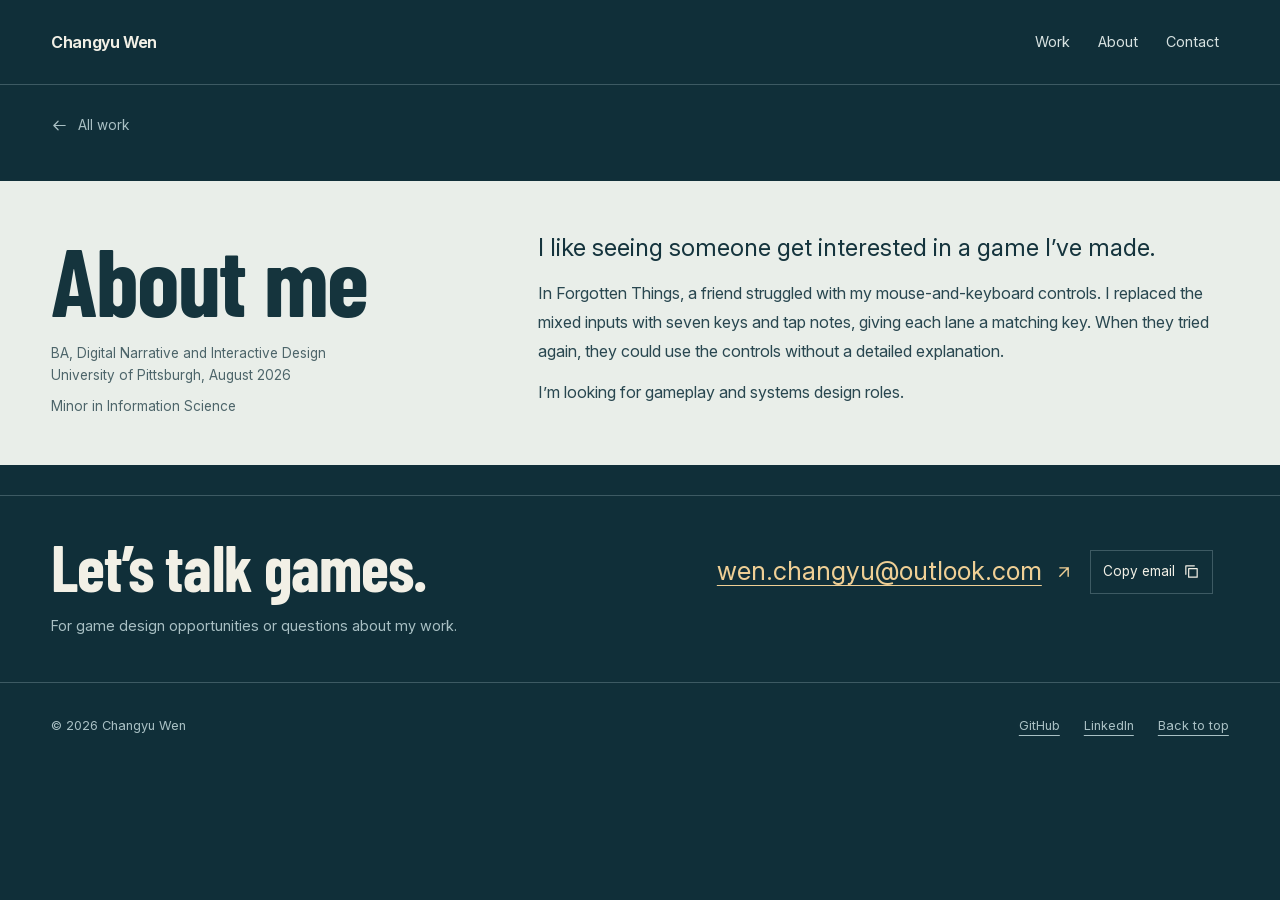
==== about.html @ efe7625e "Publish redesigned multipage game design portfolio" ====
<!doctype html>
<html lang="en" prefix="og: https://ogp.me/ns#">
<head>
  <meta charset="utf-8">
  <meta name="viewport" content="width=device-width, initial-scale=1, viewport-fit=cover">
  <meta name="description" content="About Changyu Wen, a University of Pittsburgh graduate interested in gameplay and systems design.">
  <meta name="theme-color" content="#102f39">
  <title>About | Changyu Wen</title>
  <link rel="canonical" href="https://justin-wen987.github.io/MyPortfolio/about.html">
  <meta property="og:type" content="website">
  <meta property="og:title" content="About | Changyu Wen">
  <meta property="og:description" content="About Changyu Wen, a University of Pittsburgh graduate interested in gameplay and systems design.">
  <meta property="og:url" content="https://justin-wen987.github.io/MyPortfolio/about.html">
  <meta property="og:image" content="https://justin-wen987.github.io/MyPortfolio/assets/portfolio-share.png">
  <meta property="og:image:width" content="1200">
  <meta property="og:image:height" content="630">
  <meta property="og:image:alt" content="Changyu Wen, gameplay and systems design portfolio, with real project previews.">
  <meta name="twitter:card" content="summary_large_image">
  <meta name="twitter:title" content="About | Changyu Wen">
  <meta name="twitter:description" content="About Changyu Wen, a University of Pittsburgh graduate interested in gameplay and systems design.">
  <meta name="twitter:image" content="https://justin-wen987.github.io/MyPortfolio/assets/portfolio-share.png">
  <link rel="icon" href="assets/favicon.svg" type="image/svg+xml">
  <link rel="stylesheet" href="css/style.css">
  <script src="scripts/main.js" defer></script>
</head>
<body class="project-page">
  <a class="skip-link" href="#main">Skip to content</a>
  <header class="site-header wrap">
    <a class="wordmark" href="index.html">Changyu Wen</a>
    <nav aria-label="Main navigation"><a href="index.html#work">Work</a><a href="index.html#about">About</a><a href="index.html#contact">Contact</a></nav>
  </header>
  <main id="main" tabindex="-1"><div class="about-back wrap"><a class="back-link" href="index.html#work"><svg aria-hidden="true" viewBox="0 0 24 24"><path d="M20 12H4m6-6-6 6 6 6"/></svg> All work</a></div><section id="about" class="about-home standalone-about"><div class="wrap about-grid"><div class="about-heading"><h1>About me</h1><p>BA, Digital Narrative and Interactive Design<br>University of Pittsburgh, August 2026</p><p>Minor in Information Science</p></div><div class="about-prose"><p class="about-opening">I like seeing someone get interested in a game I’ve made.</p><p>In Forgotten Things, a friend struggled with my mouse-and-keyboard controls. I replaced the mixed inputs with seven keys and tap notes, giving each lane a matching key. When they tried again, they could use the controls without a detailed explanation.</p><p>I’m looking for gameplay and systems design roles.</p></div></div></section>    <section id="contact" class="contact-section wrap" aria-labelledby="contact-title"><div><h2 id="contact-title">Let’s talk games.</h2><p>For game design opportunities or questions about my work.</p></div><div class="email-actions"><a class="contact-email" href="mailto:wen.changyu@outlook.com">wen.changyu@outlook.com <svg aria-hidden="true" viewBox="0 0 24 24"><path d="M7 17 17 7M7 7h10v10"/></svg></a><button type="button" class="copy-email" data-copy-email hidden>Copy email <svg aria-hidden="true" viewBox="0 0 24 24"><path d="M8 8h12v12H8zM4 16V4h12"/></svg></button><span class="copy-status" role="status"></span></div></section></main>
  <footer class="site-footer wrap"><span>© 2026 Changyu Wen</span><div><a href="https://github.com/Justin-Wen987" target="_blank" rel="noopener noreferrer">GitHub</a><a href="https://linkedin.com/in/changyu-wen" target="_blank" rel="noopener noreferrer">LinkedIn</a><a href="#main">Back to top</a></div></footer>
  <dialog id="image-dialog" aria-labelledby="image-dialog-title"><div class="dialog-heading"><h2 id="image-dialog-title">Project screenshot</h2><div class="image-actions"><button type="button" id="image-zoom" class="dialog-close" aria-pressed="false">Zoom in</button><button type="button" id="image-close" class="dialog-close" autofocus>Close <svg aria-hidden="true" viewBox="0 0 24 24"><path d="m6 6 12 12M18 6 6 18"/></svg></button></div></div><div class="image-stage"><img id="enlarged-image" alt=""></div><p id="image-status" role="status"></p><p id="image-caption" class="dialog-caption"></p><a id="image-original" class="dialog-fallback" href="assets/peter_attack_patterns.png" target="_blank" rel="noopener noreferrer">Open original image</a></dialog>
  <dialog id="video-dialog" aria-labelledby="video-dialog-title"><div class="dialog-heading"><h2 id="video-dialog-title">Gameplay video</h2><button type="button" class="dialog-close" autofocus>Close <svg aria-hidden="true" viewBox="0 0 24 24"><path d="m6 6 12 12M18 6 6 18"/></svg></button></div><video id="full-video" controls playsinline preload="metadata"></video><p id="video-status" class="dialog-caption" role="status" hidden></p><a class="dialog-fallback" href="assets/peter-full-web.mp4" target="_blank" rel="noopener noreferrer">Open video directly</a></dialog>
</body>
</html>
---- css/style.css ----
@font-face{font-family:Inter;src:url('../assets/inter-latin.woff2') format('woff2');font-style:normal;font-weight:100 900;font-display:swap}
@font-face{font-family:'Barlow Condensed';src:url('../assets/barlow-condensed-bold-latin.woff2') format('woff2');font-style:normal;font-weight:700;font-display:swap}
:root{--paper:#102f39;--surface:#183c46;--ink:#f2f0e6;--text:#d7e2e1;--muted:#a9c0c4;--accent:#efcf95;--accent-soft:#284b54;--line:#3d5a63;--panel:#1b404a;--media:#08222c;--media-text:#f2f0e6;--focus:#efcf95;--gutter:clamp(20px,4vw,64px);--font-body:Inter,Arial,sans-serif;--font-display:'Barlow Condensed','Arial Narrow',Arial,sans-serif}
*{box-sizing:border-box}
html{scroll-padding-block-start:24px;scrollbar-color:#8ba4ab #102f39;scrollbar-width:thin}
body{margin:0;background:var(--paper);color:var(--text);font:400 1rem/1.65 var(--font-body);-webkit-font-smoothing:antialiased}
:root{--selection-background:#efcf95;--selection-text:#102f39}
::selection{background:var(--selection-background);color:var(--selection-text)}
a{color:inherit;text-underline-offset:5px;text-decoration-thickness:1px}
button{font:inherit;cursor:pointer}
button,a{-webkit-tap-highlight-color:transparent;touch-action:manipulation}
button:disabled{cursor:default}
:focus-visible{outline:3px solid var(--focus);outline-offset:5px}
img,video{display:block;max-inline-size:100%;block-size:auto}
svg{inline-size:20px;block-size:20px;flex:none;fill:none;stroke:currentColor;stroke-width:1.7;stroke-linecap:round;stroke-linejoin:round}
h1,h2,h3,h4,p,figure,dl,dd{margin:0}
h1,h2,h3,h4{color:var(--ink);text-wrap:balance}
h1,h2{font-family:var(--font-display);font-weight:700;letter-spacing:-.015em}
h1{font-size:clamp(3.4rem,10vw,6rem);line-height:1.05;overflow-wrap:break-word}
h2{font-size:clamp(2.4rem,6vw,4rem);line-height:1.1}
h3{font-size:1.15rem;font-weight:600;line-height:1.4}
h4{font-size:1rem;font-weight:600;line-height:1.4}
p,dd{text-wrap:pretty}
[hidden]{display:none!important}
section[id],article[id]{scroll-margin-block-start:24px}
.wrap{inline-size:min(100%,1380px);margin-inline:auto;padding-inline:var(--gutter)}
.skip-link{position:absolute;inset-block-start:-90px;inset-inline-start:20px;z-index:10;padding:12px 20px;background:var(--accent);color:var(--paper)}
.skip-link:focus{inset-block-start:12px}
.site-header{display:flex;flex-wrap:wrap;align-items:center;justify-content:space-between;gap:4px 20px;padding-block:20px;border-block-end:1px solid var(--line)}
.wordmark{display:inline-flex;align-items:center;min-block-size:44px;font-size:1rem;font-weight:650;color:var(--ink);text-decoration:none;letter-spacing:-.025em}
nav{display:flex;flex-wrap:wrap;gap:8px}
nav a{display:inline-flex;align-items:center;min-block-size:44px;padding:8px 10px;font-size:.9rem;text-decoration:none}
.site-header nav a{color:var(--text)}
.opening{inline-size:min(100%,1180px);padding-block:26px 30px}
.opening-title{display:block;margin-block-end:24px}
.opening-title h1{font-size:clamp(2.7rem,6vw,3.7rem);line-height:1.1}
.opening-title>p{font-size:1rem;line-height:1.6;color:var(--muted);margin-block-start:10px}
.opening-title .opening-bio{max-inline-size:35ch;margin-block-start:20px;font-size:.95rem;line-height:1.8;color:var(--text)}
.opening-title .button{margin-block-start:24px}
.preview{position:relative;min-inline-size:0}
.preview video{inline-size:100%;aspect-ratio:16/9;object-fit:contain;background:var(--media)}
.recording-viewport{position:relative;aspect-ratio:1192/638;overflow:hidden;background:var(--media)}
.opening-screen .recording-viewport video{inline-size:100%;block-size:auto;aspect-ratio:auto;object-fit:contain}
.opening-screen .preview-controls{justify-content:flex-start;gap:14px}
.preview-controls{display:flex;justify-content:space-between;gap:12px;align-items:center;padding-block-start:8px}
.preview-controls button{display:inline-flex;align-items:center;gap:7px;min-block-size:44px;padding:8px 10px;border:0;background:transparent;color:var(--text);font-size:.78rem;line-height:1.4}
.preview-controls svg{inline-size:16px;block-size:16px}
.preview-controls :focus-visible{outline-offset:1px}
.pause-symbol,.is-playing .play-symbol{display:none}
.is-playing .pause-symbol{display:initial}
.media-status{position:absolute;inset:16px 16px auto;background:var(--media);color:var(--media-text);padding:8px 12px;font-size:.85rem}
.media-status:empty{display:none}
.opening-screen figcaption{display:flex;flex-wrap:wrap;align-items:center;gap:8px 24px;margin-block-start:0}
.opening-screen figcaption a{display:inline-flex;flex-wrap:wrap;align-items:center;gap:12px;min-block-size:44px;color:var(--ink);font-size:.85rem;text-decoration:none}
.opening-screen figcaption span{color:var(--muted);font-size:.8rem}
.opening-screen figcaption svg{inline-size:16px;block-size:16px}
.about-home,.case-notes{--paper:#e9eee9;--ink:#15343d;--text:#294750;--muted:#4d656a;--accent:#285867;--focus:#285867;--line:#b9cac9;--panel:#dce5df;background:var(--paper);color:var(--text)}
.about-home{padding-block:28px}
.about-grid{display:grid;gap:20px}
.about-heading h2,.about-heading h1{margin-block-end:12px}
.about-heading>p{max-inline-size:35ch;font-size:.85rem;line-height:1.65;color:var(--muted);margin-block-start:8px}
.about-prose{min-inline-size:0;max-inline-size:70ch}
.about-prose p{font-size:.95rem;line-height:1.7;margin-block-start:12px}
.about-prose .about-opening{font-size:1.1rem;line-height:1.55;color:var(--ink);margin-block-start:0}
.practice-line{display:grid;gap:12px;padding-block-start:16px;border-block-start:1px solid var(--line)}
.practice-line>div{display:grid;grid-template-columns:62px minmax(0,1fr);gap:12px;align-items:baseline}
.practice-line dt{font-size:.85rem;font-weight:650;color:var(--ink);margin-block-end:6px}
.practice-line dd{font-size:.85rem;line-height:1.7;max-inline-size:46ch}
.work-gallery{padding-block:42px 24px}
.section-heading{display:flex;flex-wrap:wrap;align-items:baseline;justify-content:space-between;gap:12px 28px;margin-block-end:26px}
.section-heading>p{font-size:.85rem;color:var(--muted)}
.project-index{display:flex;flex-wrap:wrap;gap:4px 24px;margin-block:-8px 20px}
.project-index a{padding:8px 0;font-size:.9rem;color:var(--ink);text-decoration:underline;text-decoration-color:var(--line)}
.work-grid{display:grid}
.work-card{min-inline-size:0;display:grid;gap:22px;padding-block:30px 38px;border-block-start:1px solid var(--line)}
.card-still{display:block;min-inline-size:0;aspect-ratio:16/9;overflow:hidden;background:var(--media)}
.card-still img{inline-size:100%;block-size:100%;object-fit:cover;object-position:top}
.card-copy{min-inline-size:0}
.card-copy h3{font-family:var(--font-display);font-weight:700;font-size:clamp(2.3rem,4vw,3.4rem);line-height:1.1;letter-spacing:-.015em}
.card-copy h3 a{text-decoration:none}
.card-category{font-size:.85rem;color:var(--accent);margin-block-start:12px}
.card-meta{max-inline-size:52ch;font-size:.82rem;line-height:1.7;color:var(--muted);margin-block-start:9px}
.card-description{font-size:1rem;line-height:1.8;max-inline-size:48ch;margin-block-start:18px}
.case-link,.text-link{display:inline-flex;align-items:center;gap:16px;min-block-size:44px;font-size:.9rem;font-weight:550;color:var(--ink)}
.case-link{margin-block-start:16px}
.button{display:inline-flex;align-items:center;justify-content:center;gap:10px;min-block-size:48px;padding:11px 18px;border:1px solid var(--ink);font-size:.9rem;font-weight:600;line-height:1.4;text-decoration:none;background:transparent;color:var(--ink)}
.primary{background:var(--accent);border-color:var(--accent);color:#102f39}
.contact-section{display:grid;gap:20px;padding-block:36px 44px;border-block-start:1px solid var(--line)}
.contact-section p{font-size:.9rem;color:var(--muted);margin-block-start:12px}
.contact-email{display:inline-flex;align-items:center;gap:12px;min-block-size:48px;font-size:clamp(1rem,2.1vw,1.6rem);line-height:1.5;color:var(--accent);overflow-wrap:anywhere}
.email-actions{display:flex;flex-wrap:wrap;align-items:center;gap:8px 16px;min-inline-size:0}
.copy-email{display:inline-flex;align-items:center;gap:8px;min-block-size:44px;padding:8px 12px;border:1px solid var(--line);background:transparent;color:var(--ink);font-size:.85rem}
.copy-email svg{inline-size:17px;block-size:17px}
.copy-status{flex-basis:100%;inline-size:0;min-inline-size:0;min-block-size:1.5em;color:var(--muted);font-size:.8rem;line-height:1.5}
.site-footer{display:flex;flex-wrap:wrap;align-items:center;justify-content:space-between;gap:8px 28px;padding-block:20px 24px;border-block-start:1px solid var(--line);font-size:.8rem;color:var(--muted)}
.site-footer div{display:flex;flex-wrap:wrap;gap:6px 24px}
.site-footer a{display:inline-flex;align-items:center;min-block-size:44px}
.back-link{display:inline-flex;align-items:center;gap:10px;min-block-size:44px;color:var(--muted);font-size:.85rem;text-decoration:none}
.back-link svg{inline-size:17px;block-size:17px}
.case-study{padding-block:20px 48px}
.case-heading{display:flex;flex-wrap:wrap;align-items:end;justify-content:space-between;gap:18px 32px;margin-block:26px 18px}
.case-heading>div{min-inline-size:0}
.case-subtitle{font-size:clamp(1.1rem,2vw,1.4rem);line-height:1.6;margin-block-start:16px;max-inline-size:58ch}
.case-date,.case-meta{font-size:.85rem;line-height:1.7;color:var(--muted)}
.case-date{font-variant-numeric:tabular-nums;padding-block-end:5px}
.case-meta{max-inline-size:75ch;margin-block-end:30px}
.case-overview{display:grid;gap:32px;align-items:start}
.case-media,.case-summary{min-inline-size:0}
.case-summary h2{font-family:var(--font-body);font-size:1.35rem;font-weight:600;letter-spacing:-.02em;margin-block-end:22px}
.project-points{display:grid;gap:20px}
.project-points dt{font-size:.85rem;font-weight:650;color:var(--accent);margin-block-end:6px}
.project-points dd{font-size:1rem;line-height:1.8;max-inline-size:62ch}
.project-actions{display:flex;flex-wrap:wrap;gap:12px 20px;align-items:center;margin-block-start:24px}
.supporting-intro{font-size:1rem;line-height:1.8;max-inline-size:65ch;margin-block-end:22px}
.supporting-image img{inline-size:100%}
.supporting-note,.device-note{font-size:.85rem;line-height:1.75;color:var(--muted);margin-block-start:18px;max-inline-size:70ch}
figcaption{font-size:.85rem;line-height:1.65;color:var(--muted);margin-block-start:10px}
.pattern-section{margin-block-start:52px;padding-block-start:32px;border-block-start:1px solid var(--line)}
.case-section-heading{display:flex;flex-wrap:wrap;align-items:baseline;justify-content:space-between;gap:16px 28px;margin-block-end:26px}
.case-section-heading h2{font-size:clamp(2rem,4vw,3rem)}
.case-section-heading p{font-size:.85rem;color:var(--muted);max-inline-size:48ch}
.boss-study{min-inline-size:0;container-type:inline-size}
.boss-patterns{display:grid;gap:24px}
.pattern-shot{display:block;position:relative;aspect-ratio:563/316;overflow:hidden;background:var(--media)}
.pattern-shot img{position:absolute;inline-size:214.032%;max-inline-size:none;block-size:auto;inset-block-start:-2.848%;left:-1.599%}
.aimed-shot img{left:-112.256%}
@container(min-width:460px){.boss-patterns{grid-template-columns:repeat(2,minmax(0,1fr))}}
.boss-patterns strong{font-size:.9rem;color:var(--ink)}
.rescue-goal{max-inline-size:65ch;margin-block-start:24px}
.rescue-goal p{margin-block-start:8px;font-size:1rem;line-height:1.8}
.case-notes{margin-block-start:48px;padding:28px 20px}
.notes-content{display:grid;gap:28px}
.notes-content p{font-size:1rem;line-height:1.8;max-inline-size:70ch}
.notes-text{display:grid;gap:28px}
.notes-text p{margin-block-start:10px}
.notes-text h3,.rescue-goal h3{font-size:1.1rem;letter-spacing:-.015em}
.image-link{display:block;cursor:zoom-in}
.notes-content img{inline-size:100%}
.evidence-layout{align-items:start}
.evidence-layout>figure{min-inline-size:0;max-inline-size:760px}
.evidence-copy{min-inline-size:0}
.evidence-copy h3{font-size:1.2rem;line-height:1.4;margin-block-end:16px}
.evidence-copy p{margin-block-start:14px}
.evidence-copy .implementation-note{font-size:.85rem;color:var(--muted)}
.note-gallery,.economy-gallery{display:grid;gap:24px;align-items:start}
.economy{display:grid;grid-template-columns:repeat(3,minmax(0,1fr));gap:12px;max-inline-size:640px;padding:18px;background:var(--panel)}
.economy dt{font-size:.8rem;color:var(--muted)}
.economy dd{font-size:1.4rem;font-weight:600;color:var(--ink);font-variant-numeric:tabular-nums}
.more-work{padding-block:30px 38px;border-block-start:1px solid var(--line)}
.more-work h2{font-size:2.5rem}
.more-work nav{display:grid;gap:12px 32px}
.more-work nav a{display:flex;flex-direction:column;align-items:start;justify-content:center;gap:7px;min-inline-size:0;min-block-size:90px;padding:14px 0;border-block-start:1px solid var(--line)}
.more-work nav span{font:700 1.8rem/1.2 var(--font-display)}
.more-work nav small{font-size:.8rem;line-height:1.6;color:var(--muted)}
.case-contact{display:flex;flex-wrap:wrap;align-items:center;justify-content:space-between;gap:10px 24px;padding-block:24px 30px}
.case-contact p{font-size:.9rem;color:var(--muted)}
.case-contact a{display:inline-flex;align-items:center;min-block-size:44px;color:var(--accent);overflow-wrap:anywhere}
.case-contact .contact-email{font-size:1rem}
.about-back{padding-block:18px 24px}
.standalone-about{margin-block:10px 30px}
.no-script-note{font-size:.9rem;margin-block-start:24px}
dialog{inline-size:min(1080px,calc(100% - 32px));max-block-size:calc(100dvh - 32px);padding:20px;background:var(--paper);color:var(--text);border:1px solid var(--line);overflow:auto;overscroll-behavior:contain}
dialog::backdrop{background:#03151deb}
.dialog-heading{display:flex;flex-wrap:wrap;align-items:center;justify-content:space-between;gap:12px 20px;margin-block-end:18px}
.dialog-heading h2{font-family:var(--font-body);font-size:1.15rem;font-weight:600;letter-spacing:-.015em}
.dialog-close{display:inline-flex;align-items:center;gap:8px;min-block-size:44px;padding:8px 12px;border:1px solid var(--muted);color:var(--ink);background:transparent;font-size:.85rem}
.image-actions{display:flex;gap:10px;margin-inline-start:auto}
#full-video{inline-size:100%;max-block-size:calc(100dvh - 210px);background:var(--media);object-fit:contain}
.dialog-caption,.dialog-fallback{font-size:.8rem;margin-block-start:12px}
.dialog-fallback{display:inline-flex;align-items:center;min-block-size:44px}
#image-dialog{inline-size:min(1280px,calc(100% - 32px))}
.image-stage{max-block-size:calc(100dvh - 230px);overflow:auto;overscroll-behavior:contain;background:var(--media);padding:4px}
.image-stage img{inline-size:auto;block-size:auto;max-inline-size:100%;max-block-size:calc(100dvh - 238px);margin-inline:auto;object-fit:contain}
.image-stage.is-zoomed img{max-inline-size:none;max-block-size:none}
#image-status{font-size:.85rem;margin-block-start:12px}
#image-status:empty{display:none}
body:has(dialog[open]){overflow:hidden}
@media(min-width:640px){.practice-line{grid-template-columns:repeat(3,minmax(0,1fr));gap:24px}.practice-line>div{display:block}.about-prose p{font-size:1rem;line-height:1.8}.about-prose .about-opening{font-size:clamp(1.2rem,2.1vw,1.5rem);line-height:1.6}.note-gallery,.economy-gallery{grid-template-columns:repeat(2,minmax(0,1fr))}.notes-text{grid-template-columns:repeat(3,minmax(0,1fr))}.more-work nav{grid-template-columns:repeat(auto-fit,minmax(min(100%,14rem),1fr))}.case-notes{padding:34px}}
@media(min-width:900px){.evidence-layout{grid-template-columns:minmax(0,1.5fr) minmax(0,1fr);gap:32px}}
@media(min-width:900px){.opening{inline-size:min(100%,1380px);display:grid;grid-template-columns:minmax(0,1fr) minmax(0,1.65fr);gap:clamp(32px,4vw,64px);align-items:center;padding-block:30px 34px}.opening-title{min-inline-size:0;margin-block-end:0}.opening-screen{min-inline-size:0}.about-home{padding-block:48px}.about-grid{grid-template-columns:minmax(0,1fr) minmax(0,1.7fr);gap:34px 80px}.practice-line{grid-column:1/-1}.work-gallery{padding-block-start:50px}.work-card{grid-template-columns:minmax(0,1.55fr) minmax(0,1fr);gap:60px;align-items:center;padding-block:38px 46px}.card-copy{padding-block-end:30px}.case-overview{grid-template-columns:minmax(0,1.45fr) minmax(0,1fr);gap:42px}.contact-section{grid-template-columns:minmax(0,1fr) auto;align-items:center}.case-notes{padding:42px}}
@media(hover:hover){a:hover{color:var(--accent)}.about-home a:hover,.case-notes a:hover{color:#285867}.preview-controls button:hover,.copy-email:hover{background:var(--panel);color:var(--ink)}.button:hover,.dialog-close:hover{background:var(--accent);border-color:var(--accent);color:#102f39}.card-still:hover{outline:2px solid var(--accent);outline-offset:5px}}
@media(prefers-reduced-motion:no-preference){html{scroll-behavior:smooth}a,button{transition:color 150ms,background-color 150ms,border-color 150ms}}
@media(forced-colors:active){.button,.dialog-close,.preview-controls button{border:1px solid ButtonText}:focus-visible{outline-color:Highlight}}
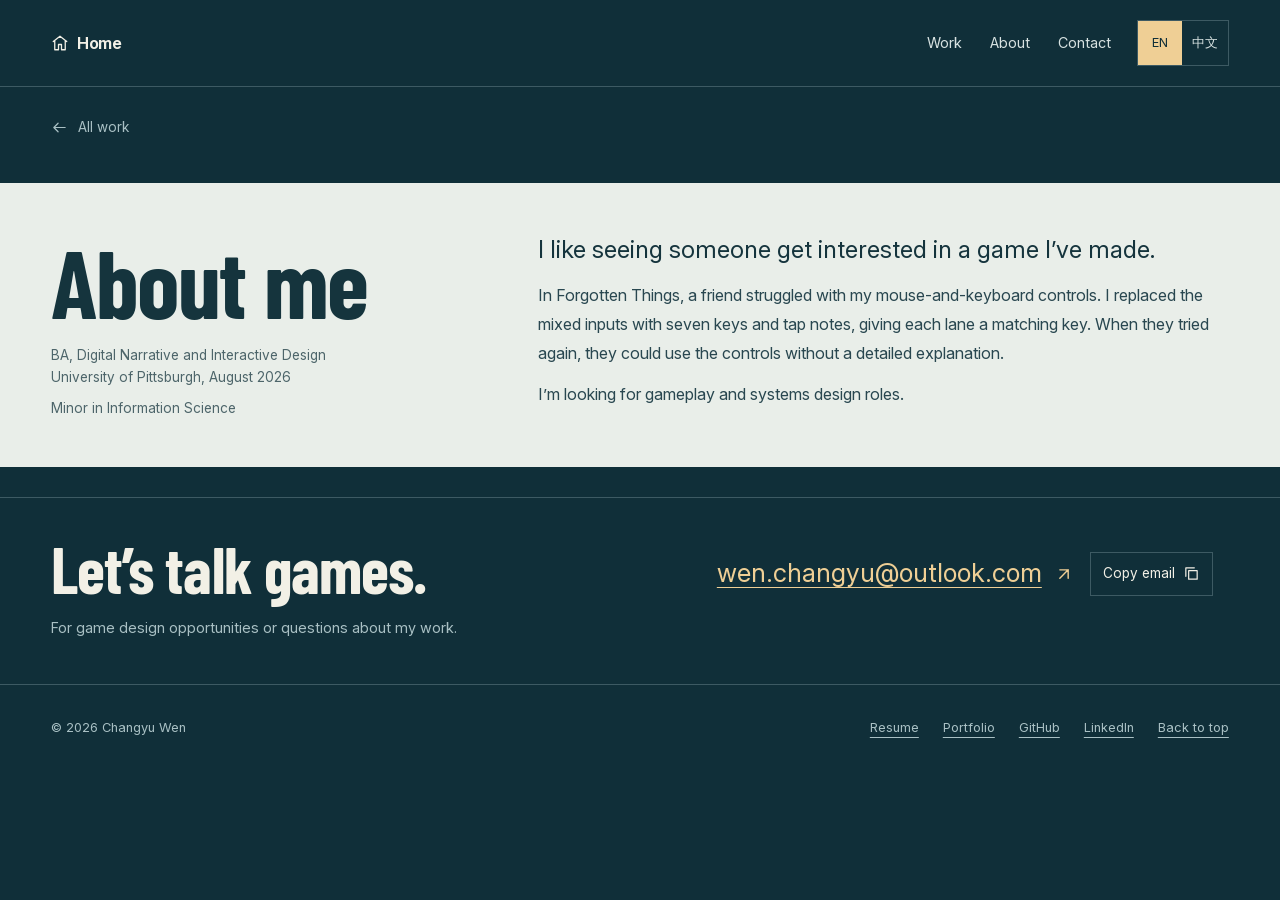
==== commit 7ff27728: "Add Chinese portfolio and language-specific PDF documents" ====
--- a/about.html
+++ b/about.html
@@ -21,16 +21,17 @@
   <meta name="twitter:image" content="https://justin-wen987.github.io/MyPortfolio/assets/portfolio-share.png">
   <link rel="icon" href="assets/favicon.svg" type="image/svg+xml">
   <link rel="stylesheet" href="css/style.css">
+  <script src="scripts/i18n.js" defer></script>
   <script src="scripts/main.js" defer></script>
 </head>
 <body class="project-page">
   <a class="skip-link" href="#main">Skip to content</a>
   <header class="site-header wrap">
-    <a class="wordmark" href="index.html">Changyu Wen</a>
-    <nav aria-label="Main navigation"><a href="index.html#work">Work</a><a href="index.html#about">About</a><a href="index.html#contact">Contact</a></nav>
+    <a class="wordmark" href="index.html"><svg aria-hidden="true" focusable="false" viewBox="0 0 24 24"><path d="M3 10 12 3l9 7M5 9v12h5v-7h4v7h5V9"/></svg><span>Home</span></a>
+    <div class="header-tools"><nav aria-label="Main navigation"><a href="index.html#work">Work</a><a href="index.html#about">About</a><a href="index.html#contact">Contact</a></nav><nav class="language-switch" aria-label="Language / 语言"><a href="?lang=en" data-language="en" lang="en" aria-label="English">EN</a><a href="?lang=zh-CN" data-language="zh-CN" lang="zh-CN" aria-label="简体中文">中文</a></nav></div>
   </header>
   <main id="main" tabindex="-1"><div class="about-back wrap"><a class="back-link" href="index.html#work"><svg aria-hidden="true" viewBox="0 0 24 24"><path d="M20 12H4m6-6-6 6 6 6"/></svg> All work</a></div><section id="about" class="about-home standalone-about"><div class="wrap about-grid"><div class="about-heading"><h1>About me</h1><p>BA, Digital Narrative and Interactive Design<br>University of Pittsburgh, August 2026</p><p>Minor in Information Science</p></div><div class="about-prose"><p class="about-opening">I like seeing someone get interested in a game I’ve made.</p><p>In Forgotten Things, a friend struggled with my mouse-and-keyboard controls. I replaced the mixed inputs with seven keys and tap notes, giving each lane a matching key. When they tried again, they could use the controls without a detailed explanation.</p><p>I’m looking for gameplay and systems design roles.</p></div></div></section>    <section id="contact" class="contact-section wrap" aria-labelledby="contact-title"><div><h2 id="contact-title">Let’s talk games.</h2><p>For game design opportunities or questions about my work.</p></div><div class="email-actions"><a class="contact-email" href="mailto:wen.changyu@outlook.com">wen.changyu@outlook.com <svg aria-hidden="true" viewBox="0 0 24 24"><path d="M7 17 17 7M7 7h10v10"/></svg></a><button type="button" class="copy-email" data-copy-email hidden>Copy email <svg aria-hidden="true" viewBox="0 0 24 24"><path d="M8 8h12v12H8zM4 16V4h12"/></svg></button><span class="copy-status" role="status"></span></div></section></main>
-  <footer class="site-footer wrap"><span>© 2026 Changyu Wen</span><div><a href="https://github.com/Justin-Wen987" target="_blank" rel="noopener noreferrer">GitHub</a><a href="https://linkedin.com/in/changyu-wen" target="_blank" rel="noopener noreferrer">LinkedIn</a><a href="#main">Back to top</a></div></footer>
+  <footer class="site-footer wrap"><span>© 2026 Changyu Wen</span><div><a data-pdf="resume" href="documents/Resume_Changyu_Wen_EN.pdf" target="_blank" rel="noopener noreferrer" type="application/pdf">Resume</a><a data-pdf="portfolio" href="documents/Game_Design_Portfolio_Changyu_Wen_EN.pdf" target="_blank" rel="noopener noreferrer" type="application/pdf">Portfolio</a><a href="https://github.com/Justin-Wen987" target="_blank" rel="noopener noreferrer">GitHub</a><a href="https://linkedin.com/in/changyu-wen" target="_blank" rel="noopener noreferrer">LinkedIn</a><a href="#main">Back to top</a></div></footer>
   <dialog id="image-dialog" aria-labelledby="image-dialog-title"><div class="dialog-heading"><h2 id="image-dialog-title">Project screenshot</h2><div class="image-actions"><button type="button" id="image-zoom" class="dialog-close" aria-pressed="false">Zoom in</button><button type="button" id="image-close" class="dialog-close" autofocus>Close <svg aria-hidden="true" viewBox="0 0 24 24"><path d="m6 6 12 12M18 6 6 18"/></svg></button></div></div><div class="image-stage"><img id="enlarged-image" alt=""></div><p id="image-status" role="status"></p><p id="image-caption" class="dialog-caption"></p><a id="image-original" class="dialog-fallback" href="assets/peter_attack_patterns.png" target="_blank" rel="noopener noreferrer">Open original image</a></dialog>
   <dialog id="video-dialog" aria-labelledby="video-dialog-title"><div class="dialog-heading"><h2 id="video-dialog-title">Gameplay video</h2><button type="button" class="dialog-close" autofocus>Close <svg aria-hidden="true" viewBox="0 0 24 24"><path d="m6 6 12 12M18 6 6 18"/></svg></button></div><video id="full-video" controls playsinline preload="metadata"></video><p id="video-status" class="dialog-caption" role="status" hidden></p><a class="dialog-fallback" href="assets/peter-full-web.mp4" target="_blank" rel="noopener noreferrer">Open video directly</a></dialog>
 </body>
--- a/css/style.css
+++ b/css/style.css
@@ -181,3 +181,21 @@
 @media(hover:hover){a:hover{color:var(--accent)}.about-home a:hover,.case-notes a:hover{color:#285867}.preview-controls button:hover,.copy-email:hover{background:var(--panel);color:var(--ink)}.button:hover,.dialog-close:hover{background:var(--accent);border-color:var(--accent);color:#102f39}.card-still:hover{outline:2px solid var(--accent);outline-offset:5px}}
 @media(prefers-reduced-motion:no-preference){html{scroll-behavior:smooth}a,button{transition:color 150ms,background-color 150ms,border-color 150ms}}
 @media(forced-colors:active){.button,.dialog-close,.preview-controls button{border:1px solid ButtonText}:focus-visible{outline-color:Highlight}}
+
+.document-actions{display:flex;flex-wrap:wrap;gap:12px;margin-block-start:16px}
+.document-actions a{display:inline-flex;align-items:center;justify-content:center;gap:8px;min-block-size:44px;padding:10px 14px;border:1px solid var(--muted);color:var(--ink);font-size:.85rem;font-weight:550;line-height:1.4;text-decoration:none}
+.document-actions svg{inline-size:18px;block-size:18px}
+.wordmark{gap:8px}.wordmark svg{inline-size:18px;block-size:18px}
+@media(hover:hover){.document-actions a:hover{background:var(--panel);border-color:var(--accent);color:var(--ink)}}
+
+.header-tools{display:flex;flex-wrap:wrap;align-items:center;justify-content:space-between;gap:4px 16px;inline-size:100%}
+.language-switch{gap:0;border:1px solid var(--line)}
+.language-switch a{justify-content:center;min-inline-size:44px;min-block-size:44px;padding:8px 10px;font-size:.8rem}
+.language-switch a[aria-current="true"]{background:var(--accent);color:var(--paper)}
+html:lang(zh-CN){--font-body:Inter,'Microsoft YaHei','PingFang SC','Noto Sans CJK SC',sans-serif;--font-display:'Microsoft YaHei','PingFang SC','Noto Sans CJK SC',sans-serif}
+html:lang(zh-CN) h1,html:lang(zh-CN) h2,html:lang(zh-CN) h3{letter-spacing:0;line-height:1.3}
+html:lang(zh-CN) .opening-title h1{font-size:clamp(2.6rem,5vw,3.6rem)}
+html:lang(zh-CN) h2{font-size:clamp(2rem,4.5vw,3rem)}
+html:lang(zh-CN) .card-copy h3{font-family:var(--font-body);font-size:clamp(1.8rem,3.2vw,2.6rem)}
+html:lang(zh-CN) p,html:lang(zh-CN) dd{line-height:1.85;text-wrap:pretty}
+@media(min-width:640px){.header-tools{inline-size:auto}}
